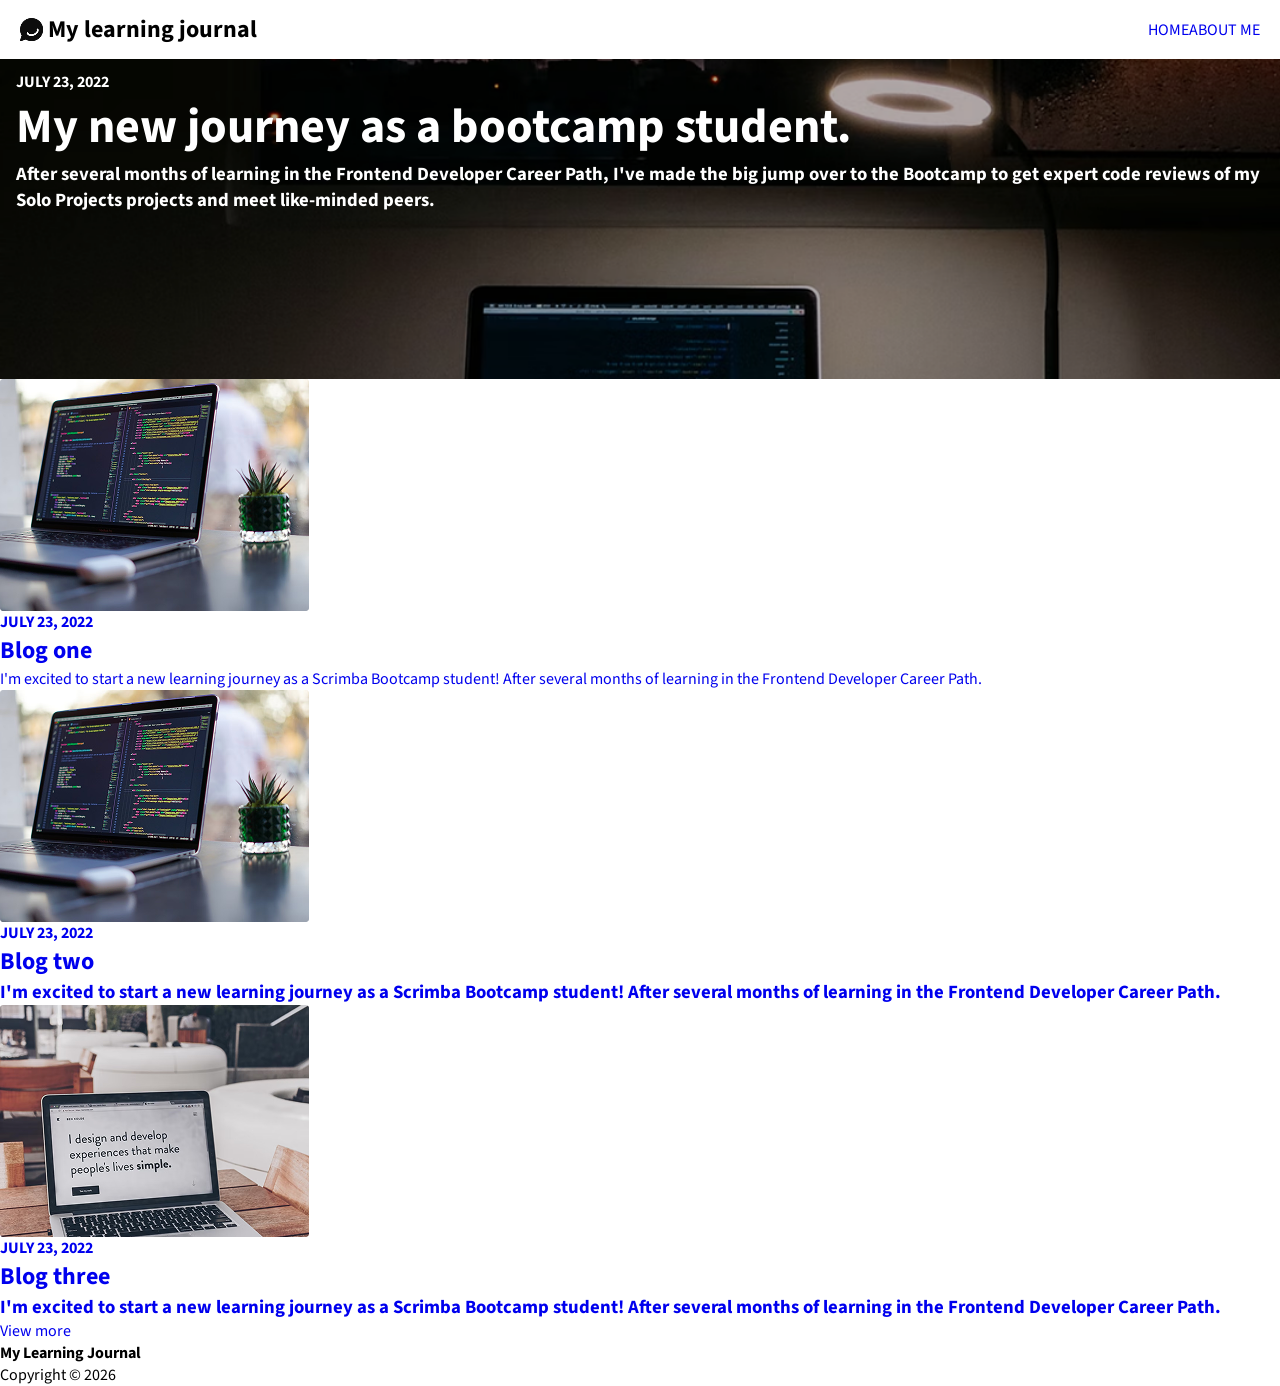
==== index.html @ fe31877c "Added css changes" ====
<html>
    <head>
        <title>My Learning Journal</title>
        <link rel="stylesheet" href="css/style.css">
        <!-- Google Fonts -->
        <link rel="preconnect" href="https://fonts.googleapis.com">
        <link rel="preconnect" href="https://fonts.gstatic.com" crossorigin>
        <link href="https://fonts.googleapis.com/css2?family=Source+Sans+3:ital,wght@0,200..900;1,200..900&display=swap" rel="stylesheet">
        <meta name="viewport" content="width=device-width, initial-scale=1.0">
    </head>
    <body>
        <script src="index.js" type="module"></script>
        <header class="headerEl">
            <div class="header-brand">
                <img src="images/logo.png" alt="Rounded logo">
                <h1>My learning journal</h1>
            </div>

            <nav class="header-nav" aria-label="Main navigation">
                <a href="#">HOME</a>
                <a href="#">ABOUT ME</a>
            </nav>

        </header>

        <main>
            <a href="#"
            class="hero-post"
            aria-label="My new journey as a bootcamp student.">
               <article>
                    
                    <header>
                        <h4>JULY 23, 2022</h4>
                        <h2>My new journey as a bootcamp student.</h2>
                        <h3>After several months of learning in the Frontend Developer Career Path, I've made the big jump over to the Bootcamp to get expert code reviews of my Solo Projects projects and meet like-minded peers.</h3>
                    </header>
               </article> 
            </a>

            <a href="#"
            class="blog-one"
            aria-label="Blog one">
               <article>
                    <img src="images/blog-image-06.png" alt="Bright apartament, laptop, plant">
                    <header>
                        <h4>JULY 23, 2022</h4>
                        <h2>Blog one</h2>
                        <p>I'm excited to start a new learning journey as a Scrimba Bootcamp student! After several months of learning in the Frontend Developer Career Path.</p>
                    </header>
               </article> 
            </a>

            <a href="#"
            class="blog-two"
            aria-label="Blog one">
               <article>
                    <img src="images/blog-image-06.png" alt="Bright apartament, laptop, plant">
                    <header>
                        <h4>JULY 23, 2022</h4>
                        <h2>Blog two</h2>
                        <h3>I'm excited to start a new learning journey as a Scrimba Bootcamp student! After several months of learning in the Frontend Developer Career Path.</h3>
                    </header>
               </article> 
            </a>

            <a href="#"
            class="blog-two"
            aria-label="Blog one">
               <article>
                    <img src="images/blog-image-02.png" alt="Bright apartament, laptop, plant">
                    <header>
                        <h4>JULY 23, 2022</h4>
                        <h2>Blog three</h2>
                        <h3>I'm excited to start a new learning journey as a Scrimba Bootcamp student! After several months of learning in the Frontend Developer Career Path.</h3>
                    </header>
               </article> 
            </a>

            <a href="#">View more</a>
        </main>

        <footer>
            <h4>My Learning Journal</h4>
            <p id="Footer-Year"></p>
        </footer>
    </body>
</html>
---- css/style.css ----
*, *::before, *::after {
    box-sizing: border-box;    
}

html, 
body {
    margin: 0;
    padding: 0;
    font-family: "Source Sans 3", sans-serif;
}

.headerEl {
    display: flex;
    padding: 0.75rem 1.25rem;
    min-height: 59px;
    align-items: center;
    justify-content: space-between;
    gap: 1em;
    
}

.headerEl h1 {
    font-size: 1.5rem;
}

a {
    text-decoration: none;
}


.header-brand, .header-nav {
    display: flex;
    align-items: center;
}

.header-brand {
    gap: 0.25rem;
}

.header-brand img {
    width: 1.5rem;
    height: auto;
}

.hero-post {
    display: block;
    background-image: url("../images/blog-image-hero.png");
    background-size: cover;
    background-position: center;
    background-repeat: no-repeat;
    min-height: 20rem;
    display: flex;
    justify-content: center;
    text-decoration: none;
    color: white;
    padding: 0.75rem 1rem;
}

a:hover, a:focus {
    filter: brightness(0.9);
}

a:focus {
    outline: 3px solid #5a5a5a;
    box-shadow: 0 0 0 3px rgba(135,18,113,0.5); 
    transition: outline 0.2s ease, box-shadow 0.2s ease;
}

.hero-post a:visited {
  color: white;
}

a:visited {
    color: #141414;
}

.hero-post h2 {
    font-size: 3rem;
}

h1, h2, h3, h4, p {
    margin: 0;
    padding: 0;
}
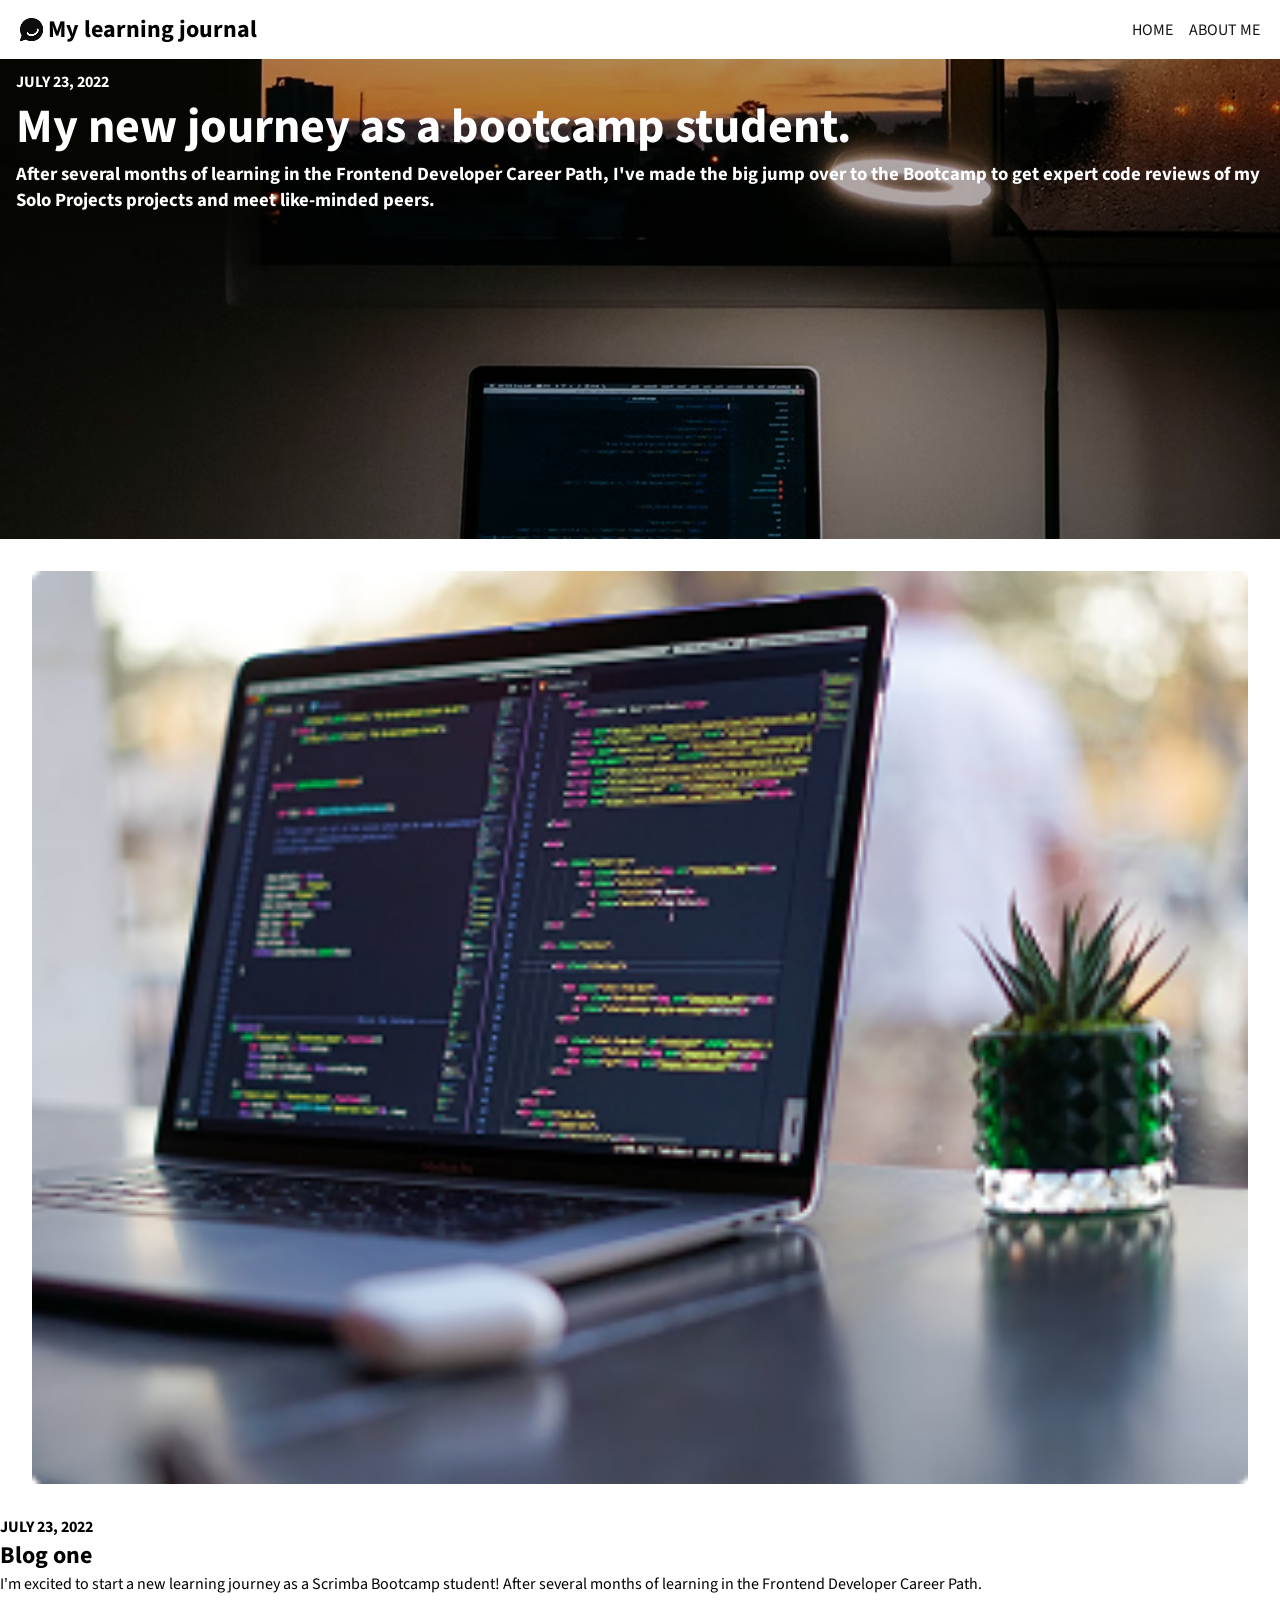
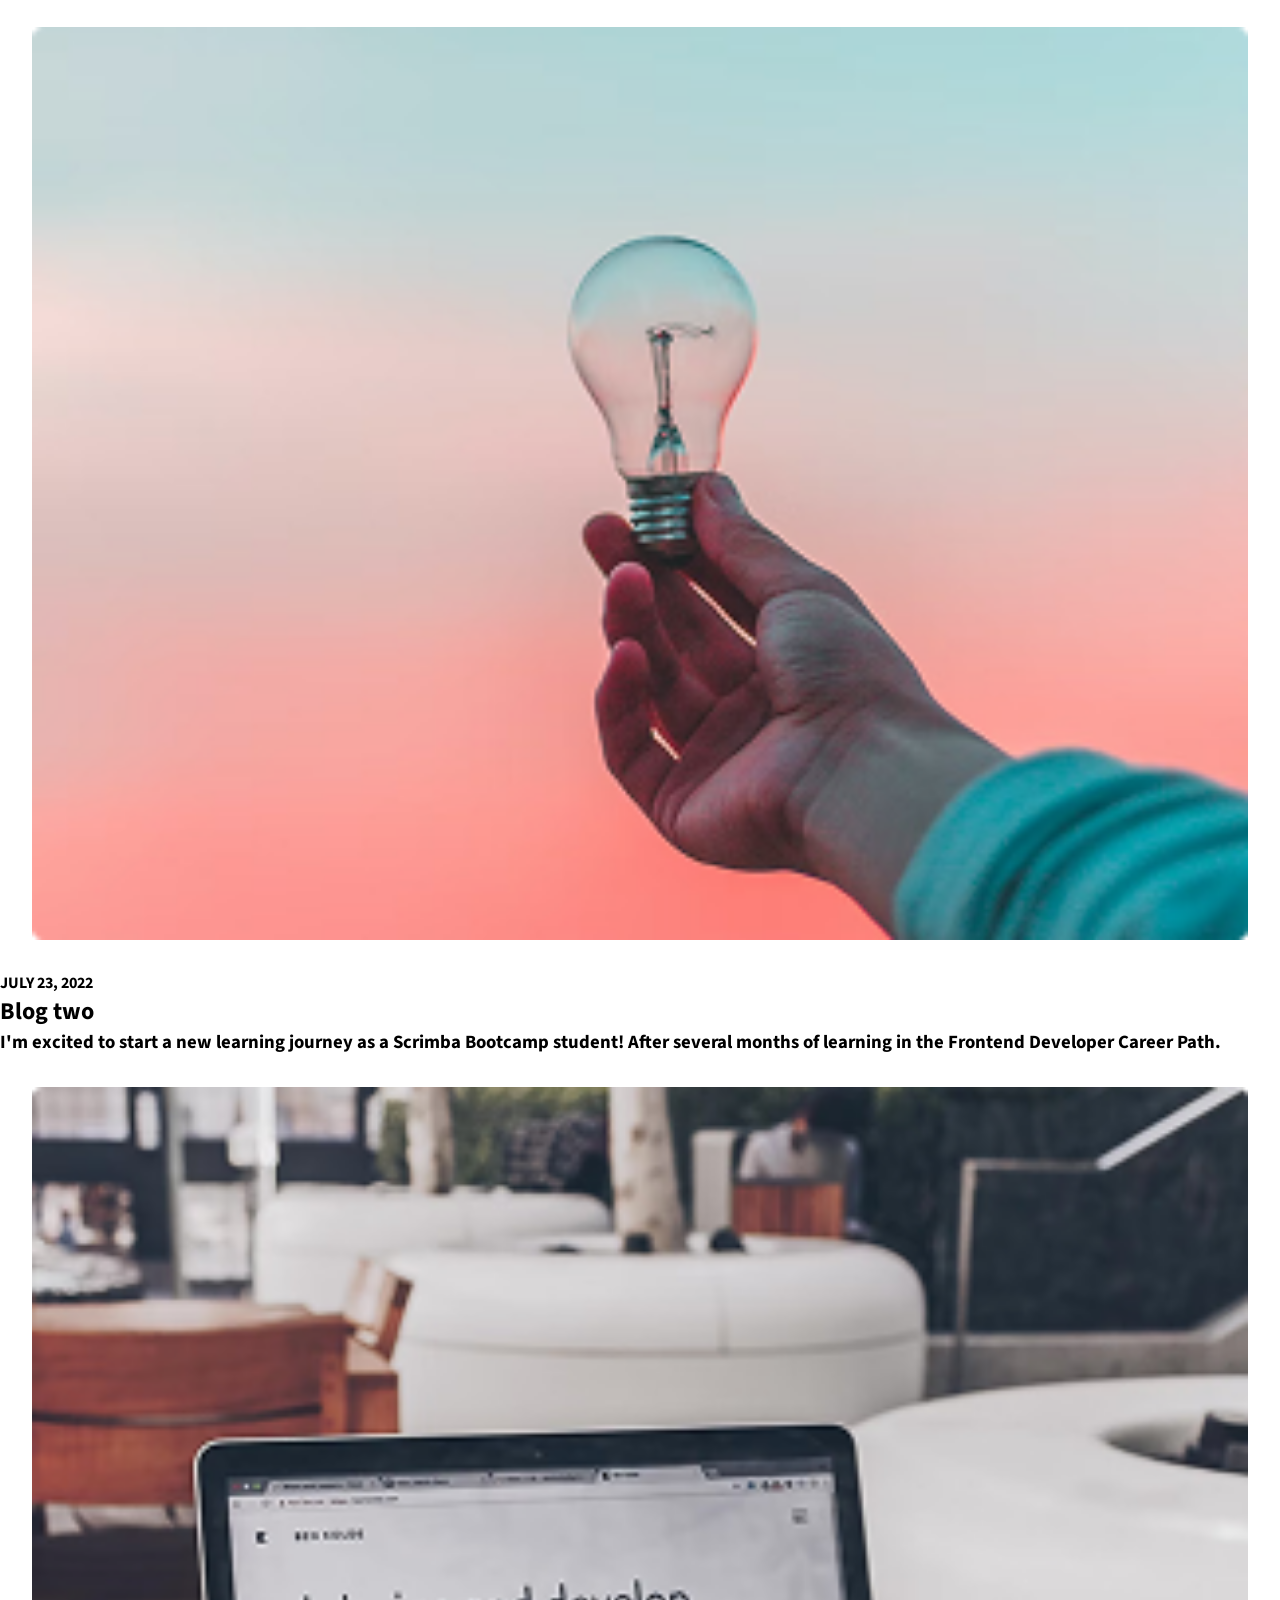
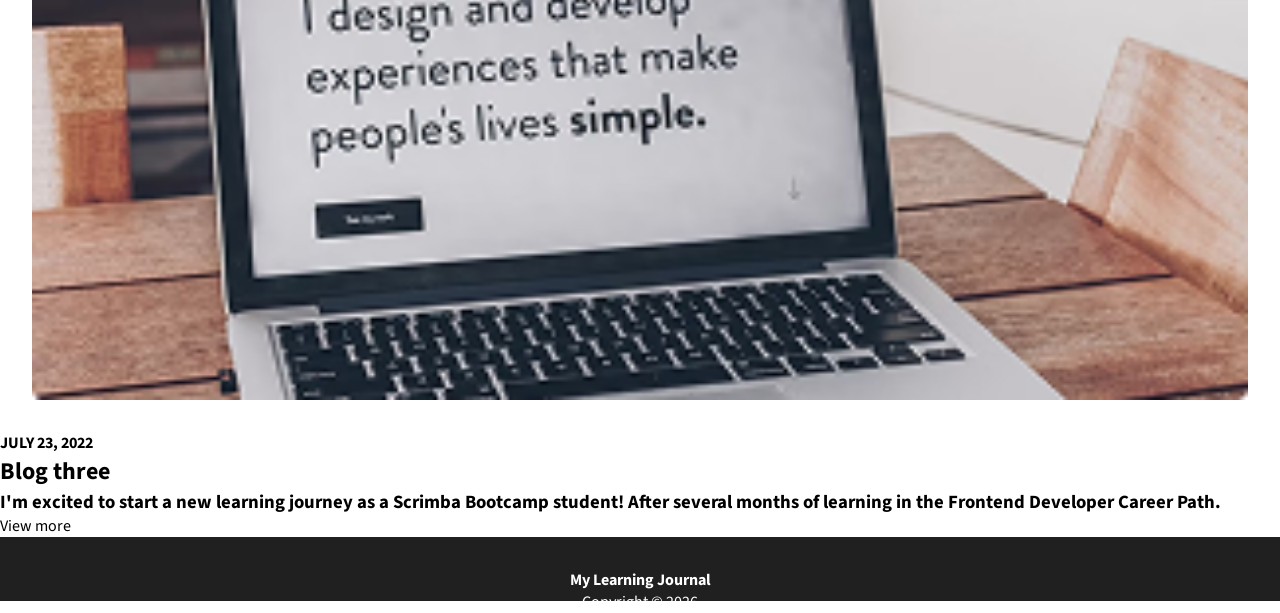
==== commit 223f66be: "Style blog listing and expand hero layout Add blog card markup and a “View more” link, update card i" ====
--- a/index.html
+++ b/index.html
@@ -37,11 +37,13 @@
                </article> 
             </a>
 
+            <section class="main-element">
+
             <a href="#"
             class="blog-one"
             aria-label="Blog one">
                <article>
-                    <img src="images/blog-image-06.png" alt="Bright apartament, laptop, plant">
+                    <img src="images/blog-image-06.png" alt="Bright apartament, laptop, plant" class="blog">
                     <header>
                         <h4>JULY 23, 2022</h4>
                         <h2>Blog one</h2>
@@ -52,9 +54,9 @@
 
             <a href="#"
             class="blog-two"
-            aria-label="Blog one">
+            aria-label="Blog two">
                <article>
-                    <img src="images/blog-image-06.png" alt="Bright apartament, laptop, plant">
+                    <img src="images/blog-image-04.png" alt="Bright apartament, laptop, plant" class="blog">
                     <header>
                         <h4>JULY 23, 2022</h4>
                         <h2>Blog two</h2>
@@ -64,10 +66,10 @@
             </a>
 
             <a href="#"
-            class="blog-two"
-            aria-label="Blog one">
+            class="blog-three"
+            aria-label="Blog three">
                <article>
-                    <img src="images/blog-image-02.png" alt="Bright apartament, laptop, plant">
+                    <img src="images/blog-image-02.png" alt="Bright apartament, laptop, plant" class="blog">
                     <header>
                         <h4>JULY 23, 2022</h4>
                         <h2>Blog three</h2>
@@ -76,7 +78,9 @@
                </article> 
             </a>
 
-            <a href="#">View more</a>
+            <a href="#" class="more-element">View more</a>
+
+            </section>
         </main>
 
         <footer>
--- a/css/style.css
+++ b/css/style.css
@@ -1,5 +1,11 @@
 *, *::before, *::after {
     box-sizing: border-box;    
+}
+
+a,
+a:visited {
+    color: inherit;
+    text-decoration: none;
 }
 
 html, 
@@ -33,6 +39,10 @@
     align-items: center;
 }
 
+.header-nav {
+    gap: 1em;
+}
+
 .header-brand {
     gap: 0.25rem;
 }
@@ -48,7 +58,7 @@
     background-size: cover;
     background-position: center;
     background-repeat: no-repeat;
-    min-height: 20rem;
+    min-height: 30rem;
     display: flex;
     justify-content: center;
     text-decoration: none;
@@ -66,13 +76,16 @@
     transition: outline 0.2s ease, box-shadow 0.2s ease;
 }
 
-.hero-post a:visited {
-  color: white;
+.hero-post,
+.hero-post:visited {
+    color: white;
 }
 
-a:visited {
+.header-nav a,
+.header-nav a:visited {
     color: #141414;
 }
+
 
 .hero-post h2 {
     font-size: 3rem;
@@ -81,4 +94,31 @@
 h1, h2, h3, h4, p {
     margin: 0;
     padding: 0;
+}
+
+
+
+
+footer {
+    text-align: center;
+    color: white;
+    background-color: #202020;
+    height: 3rem;
+    width: auto;
+    padding: 2em 2em;
+}
+
+.blog {
+    width: 100%;
+    padding: 2em;
+}
+
+.more-element {
+    text-align: center;
+}
+
+.blog-one,
+.blog-two,
+.blog-three {
+    
 }
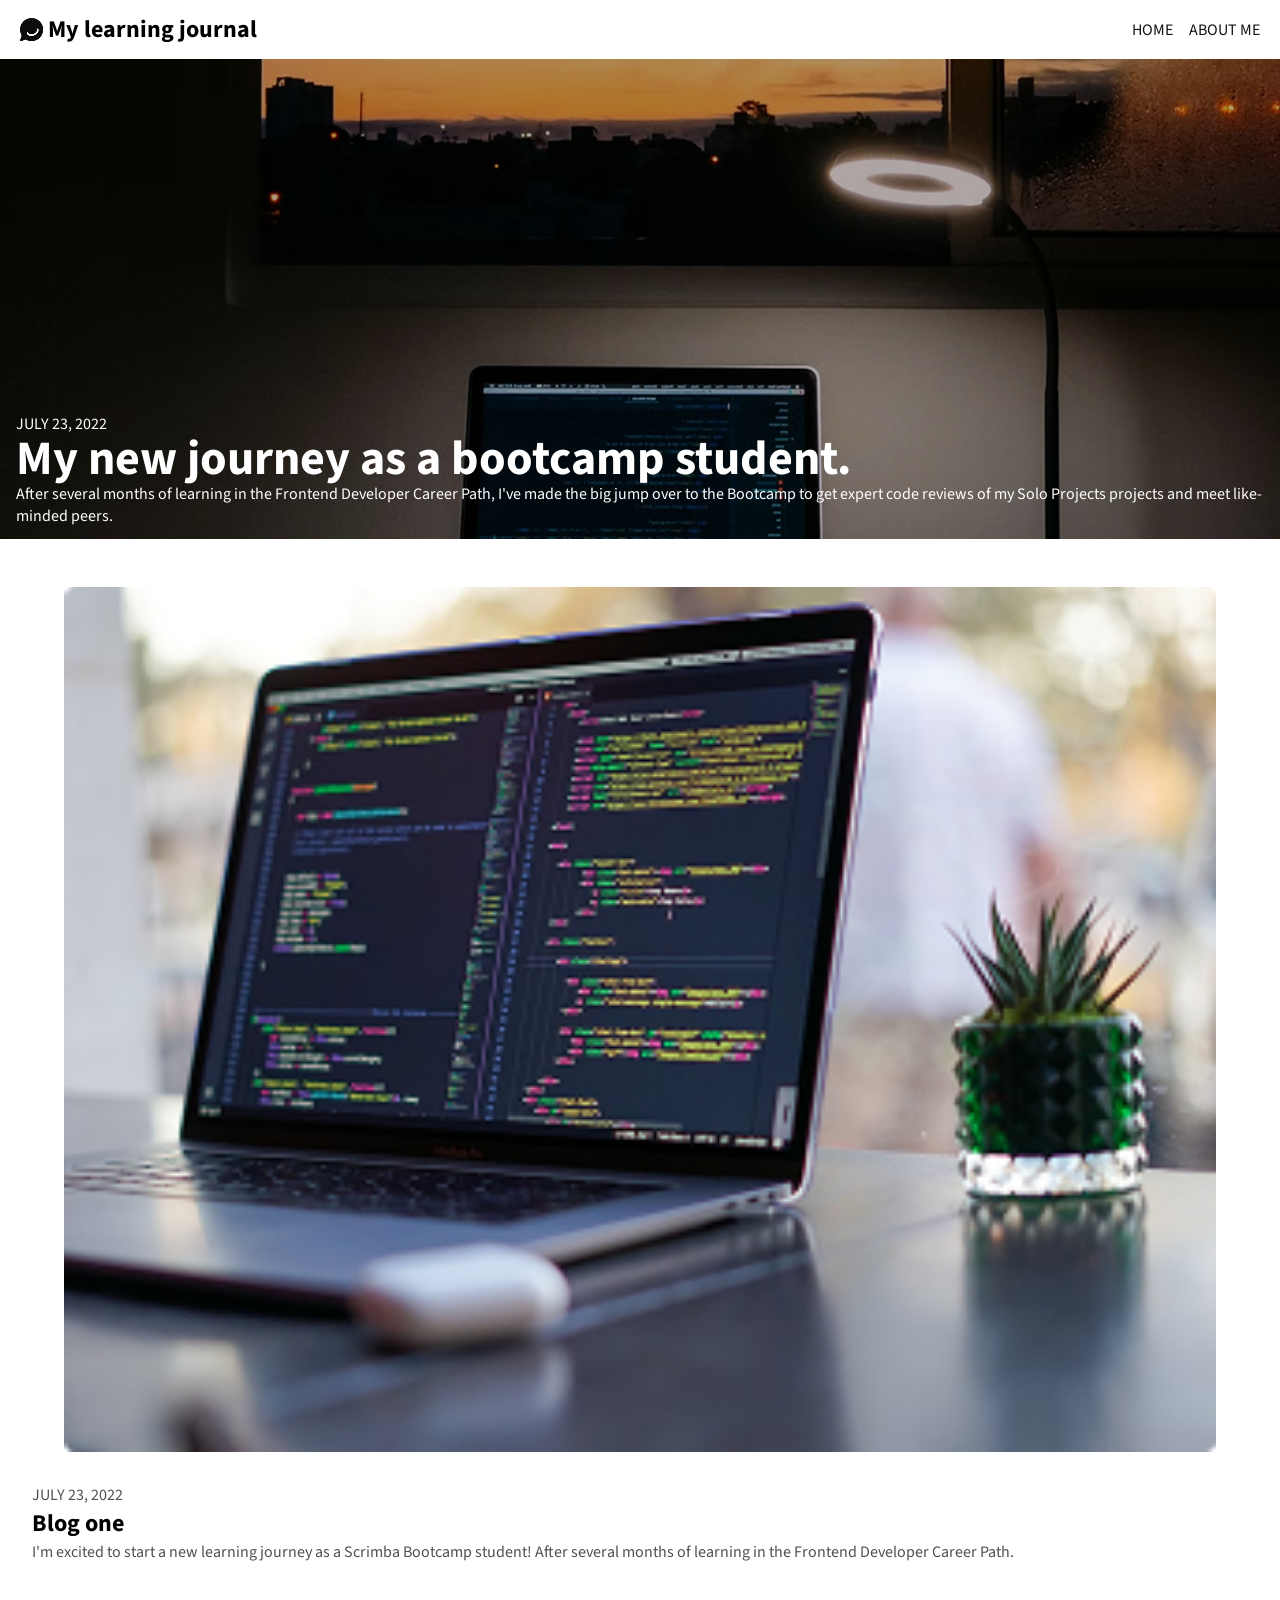
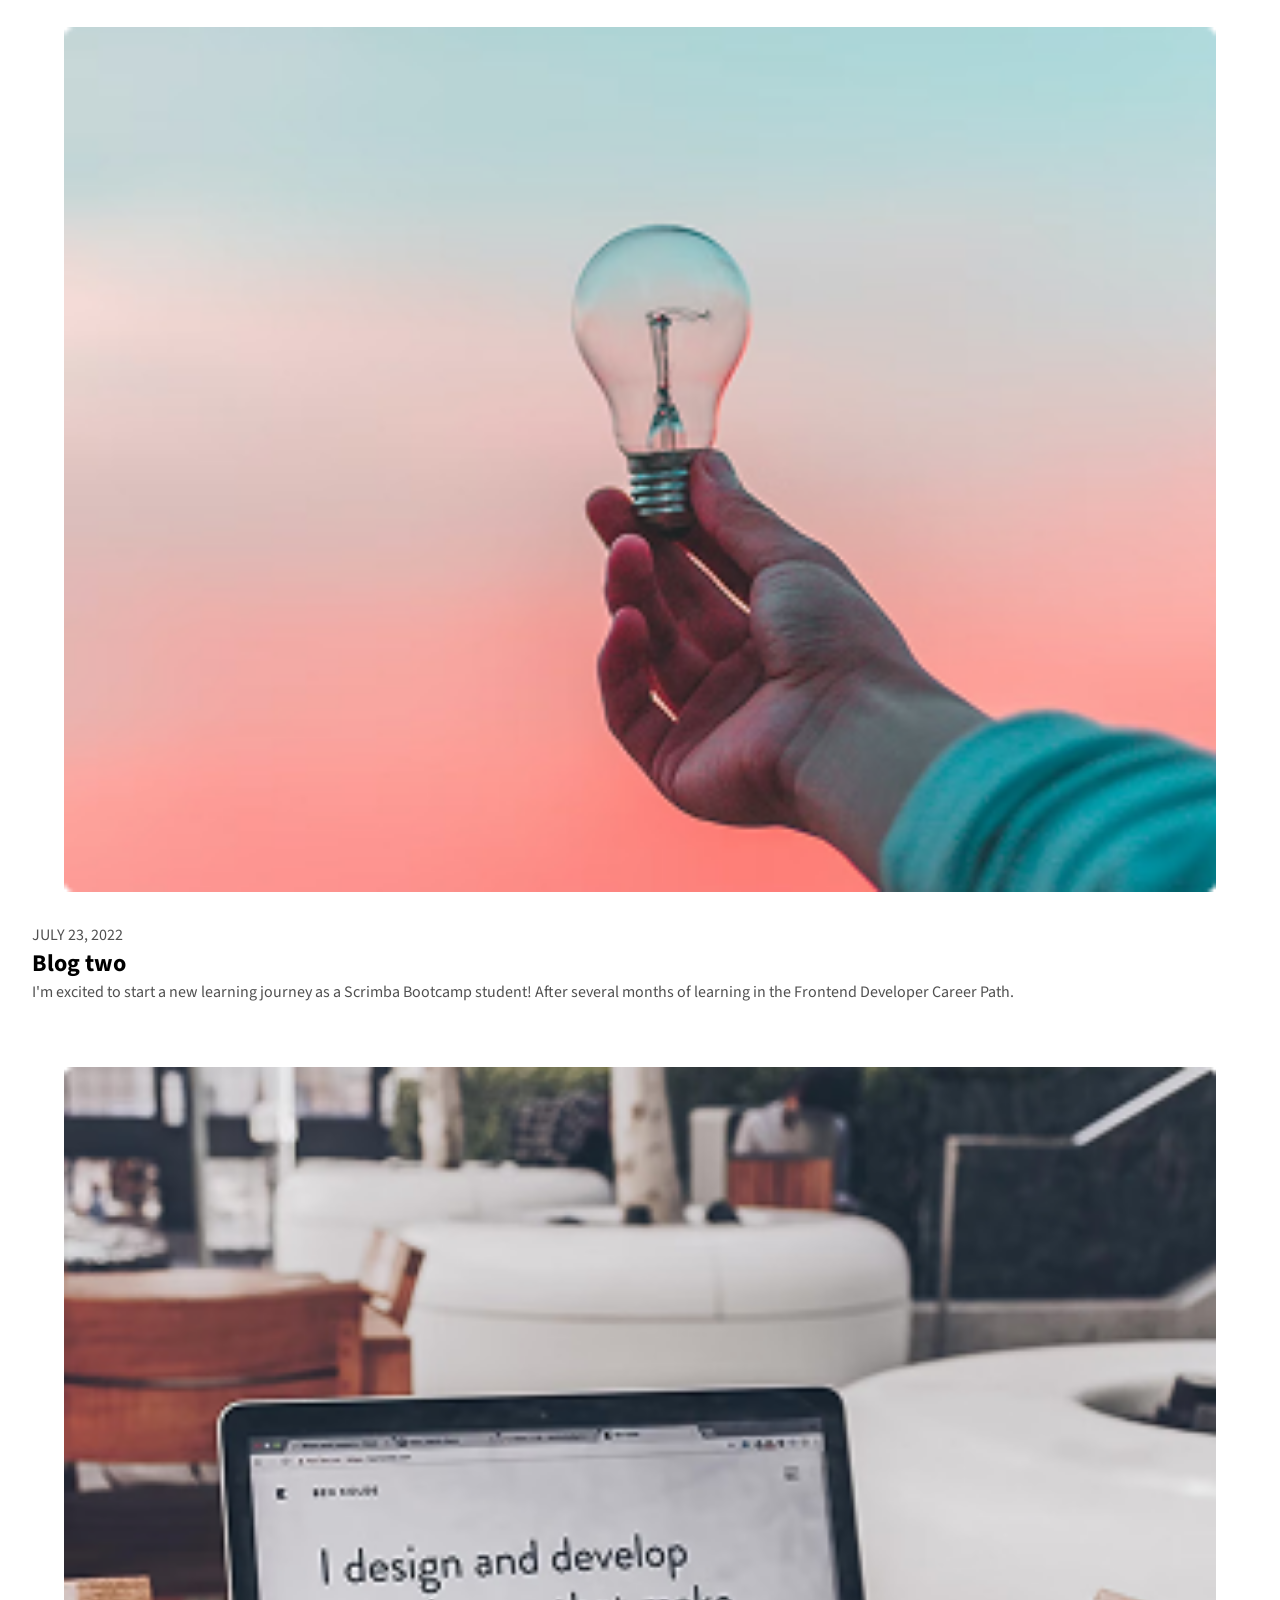
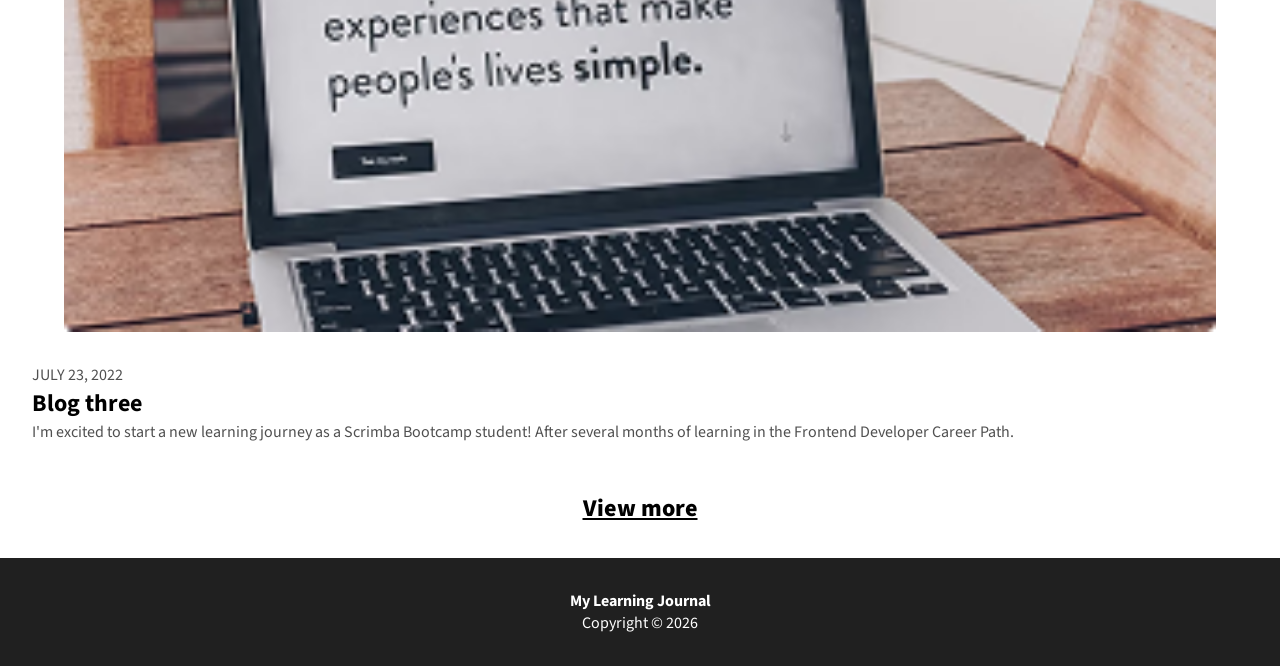
==== commit e9225a16: "Mobile design" ====
--- a/index.html
+++ b/index.html
@@ -24,59 +24,68 @@
         </header>
 
         <main>
+            <div>
             <a href="#"
             class="hero-post"
             aria-label="My new journey as a bootcamp student.">
                <article>
-                    
                     <header>
-                        <h4>JULY 23, 2022</h4>
+                        <p>JULY 23, 2022</p>
                         <h2>My new journey as a bootcamp student.</h2>
-                        <h3>After several months of learning in the Frontend Developer Career Path, I've made the big jump over to the Bootcamp to get expert code reviews of my Solo Projects projects and meet like-minded peers.</h3>
+                        <p>After several months of learning in the Frontend Developer Career Path, I've made the big jump over to the Bootcamp to get expert code reviews of my Solo Projects projects and meet like-minded peers.</p>
                     </header>
                </article> 
             </a>
+            </div>
 
             <section class="main-element">
-
+            
+            <div class="blog-content">
             <a href="#"
             class="blog-one"
             aria-label="Blog one">
                <article>
                     <img src="images/blog-image-06.png" alt="Bright apartament, laptop, plant" class="blog">
-                    <header>
-                        <h4>JULY 23, 2022</h4>
+                    <div>
+                        <p>JULY 23, 2022</p>
                         <h2>Blog one</h2>
                         <p>I'm excited to start a new learning journey as a Scrimba Bootcamp student! After several months of learning in the Frontend Developer Career Path.</p>
-                    </header>
+                    </div>
                </article> 
             </a>
+            </div>
 
-            <a href="#"
-            class="blog-two"
-            aria-label="Blog two">
-               <article>
-                    <img src="images/blog-image-04.png" alt="Bright apartament, laptop, plant" class="blog">
-                    <header>
-                        <h4>JULY 23, 2022</h4>
-                        <h2>Blog two</h2>
-                        <h3>I'm excited to start a new learning journey as a Scrimba Bootcamp student! After several months of learning in the Frontend Developer Career Path.</h3>
-                    </header>
-               </article> 
-            </a>
+            <div class="blog-content">
+                <a href="#"
+                class="blog-two"
+                aria-label="Blog two">
+                <article>
+                        <img src="images/blog-image-04.png" alt="Bright apartament, laptop, plant" class="blog">
+                        <div>
+                            <p>JULY 23, 2022</p>
+                            <h2>Blog two</h2>
+                            <p>I'm excited to start a new learning journey as a Scrimba Bootcamp student! After several months of learning in the Frontend Developer Career Path.</p>
+                        </div>
+                </article> 
+                </a>
+            </div>
 
+            <div class="blog-content">
             <a href="#"
             class="blog-three"
             aria-label="Blog three">
                <article>
                     <img src="images/blog-image-02.png" alt="Bright apartament, laptop, plant" class="blog">
-                    <header>
-                        <h4>JULY 23, 2022</h4>
+                    <div>
+                        <p>JULY 23, 2022</p>
                         <h2>Blog three</h2>
-                        <h3>I'm excited to start a new learning journey as a Scrimba Bootcamp student! After several months of learning in the Frontend Developer Career Path.</h3>
-                    </header>
+                        <p>I'm excited to start a new learning journey as a Scrimba Bootcamp student! After several months of learning in the Frontend Developer Career Path.</p>
+                    </div>
                </article> 
             </a>
+            </div>
+
+
 
             <a href="#" class="more-element">View more</a>
 
--- a/css/style.css
+++ b/css/style.css
@@ -64,6 +64,15 @@
     text-decoration: none;
     color: white;
     padding: 0.75rem 1rem;
+    align-items: flex-end;
+}
+
+.hero-post p {
+    font-weight: 400;
+}
+
+.hero-post h2 {
+    line-height: 1;
 }
 
 a:hover, a:focus {
@@ -103,9 +112,7 @@
     text-align: center;
     color: white;
     background-color: #202020;
-    height: 3rem;
-    width: auto;
-    padding: 2em 2em;
+    padding: 2rem 1rem;
 }
 
 .blog {
@@ -114,11 +121,21 @@
 }
 
 .more-element {
-    text-align: center;
+    display: flex;
+    justify-content: center;
+    padding: 2rem 0;
+    font-weight: 800;
+    text-decoration: underline;
+    font-size: 1.5rem;
 }
 
-.blog-one,
-.blog-two,
-.blog-three {
-    
-}+
+.blog-content {
+    padding: 1rem 2rem;
+}
+
+
+.blog-content p {
+    color: #505050;
+    font-weight: ;
+}
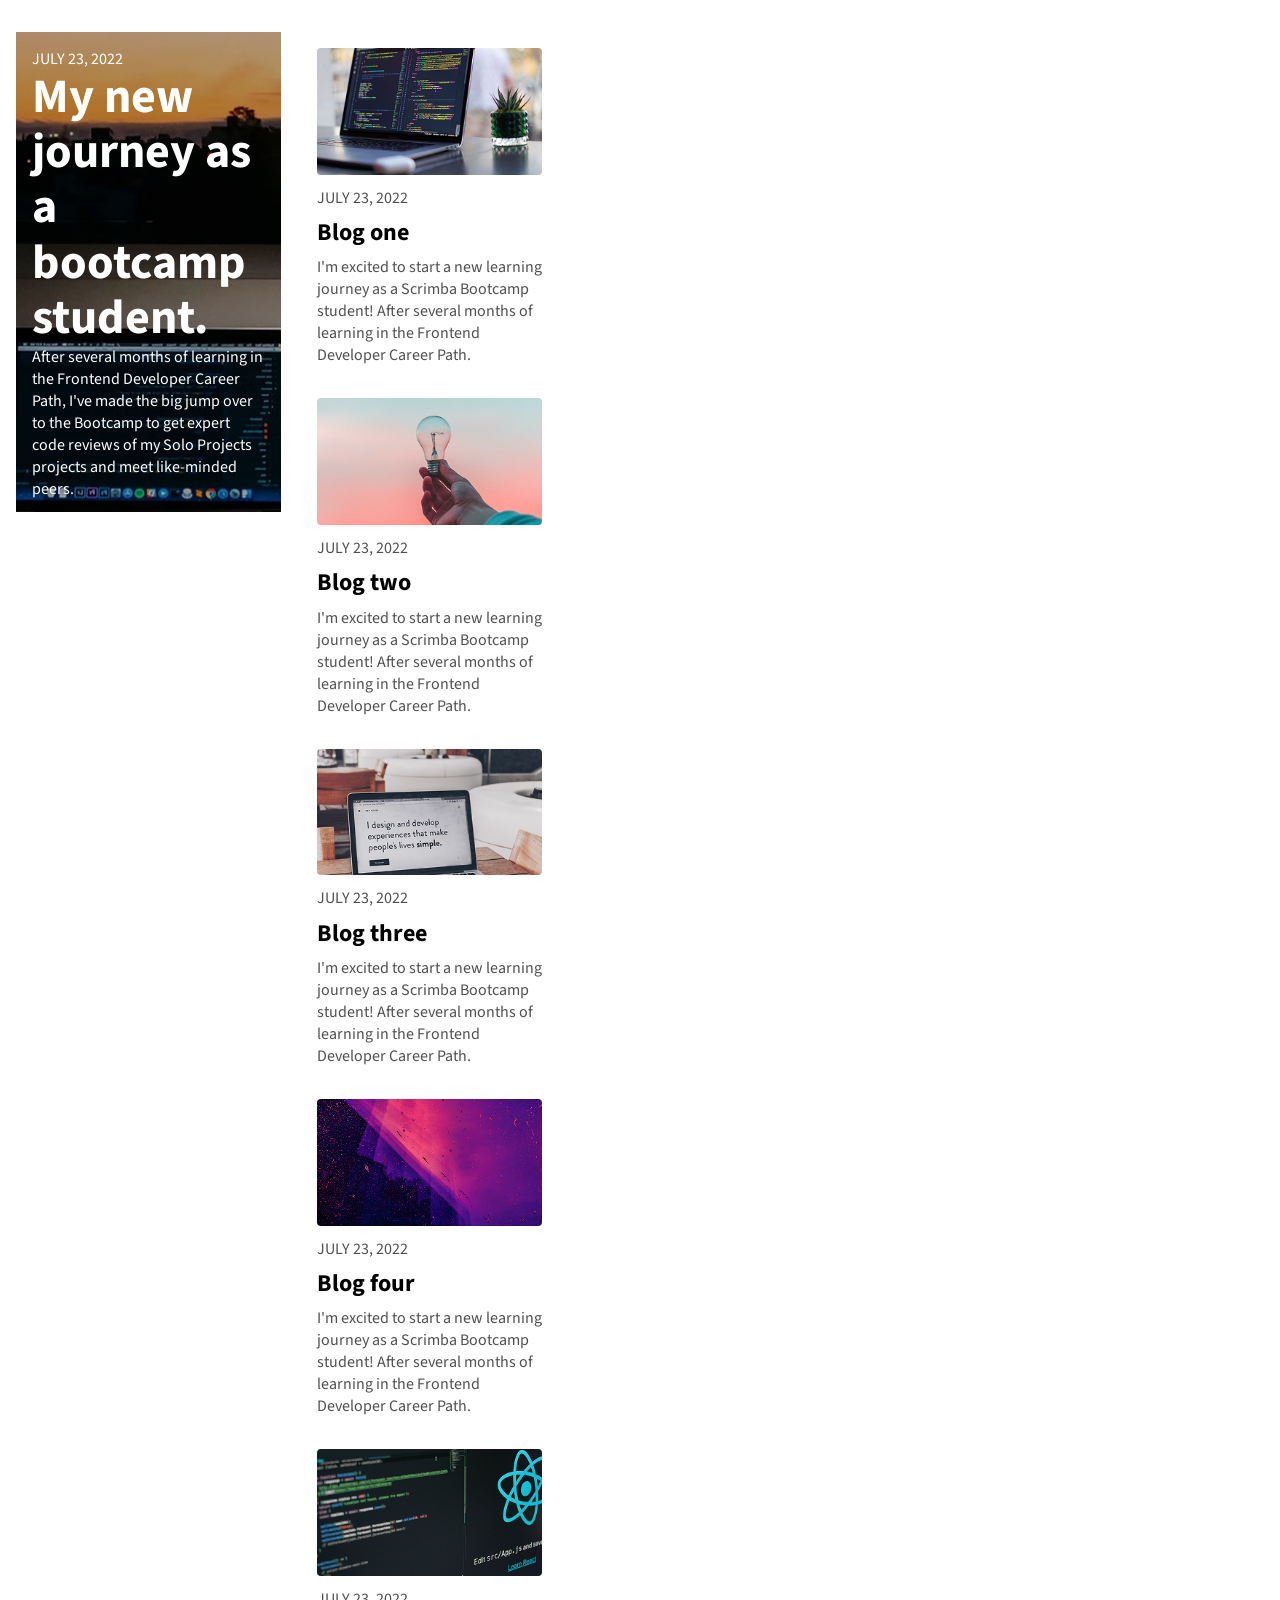
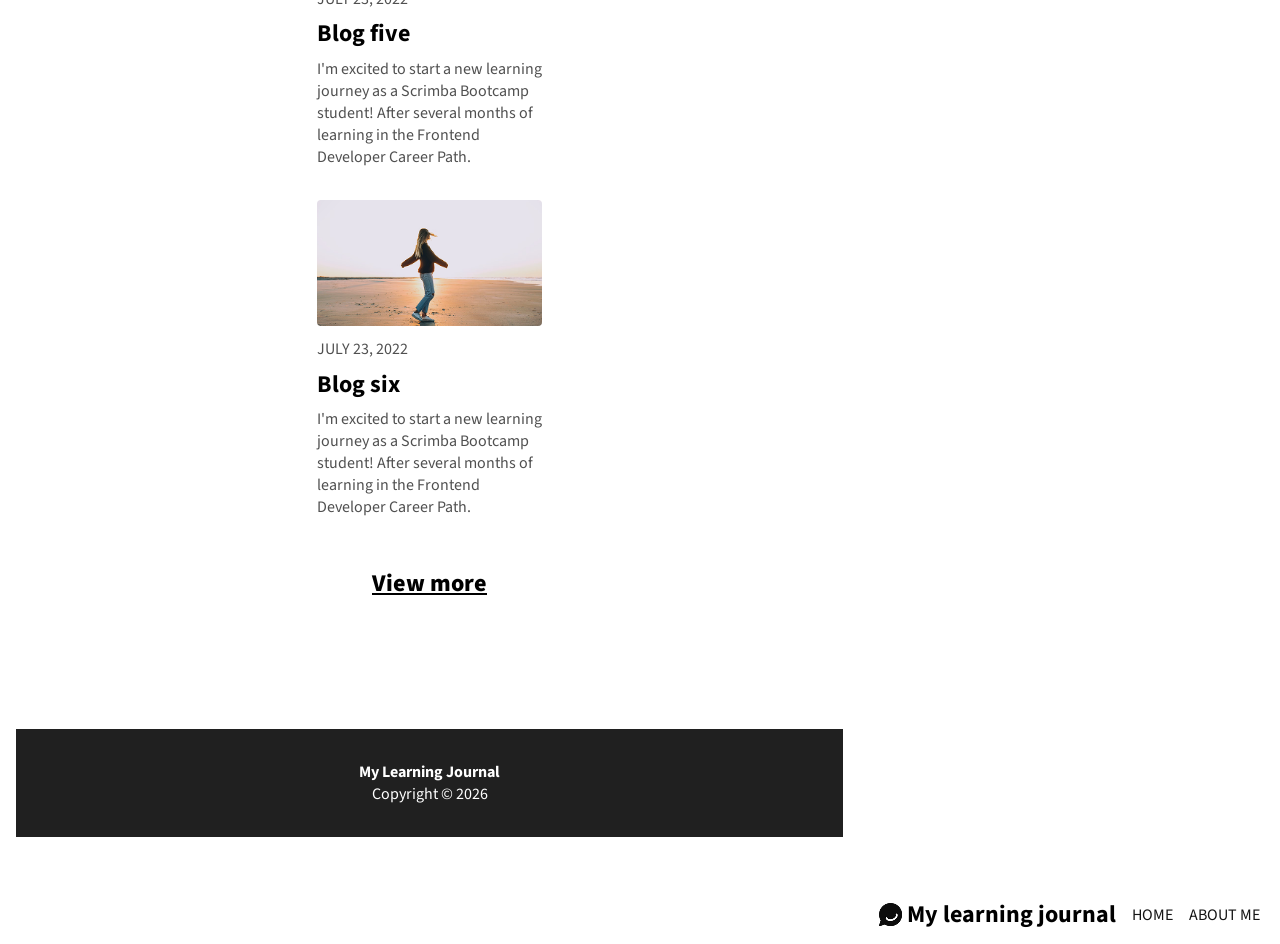
==== commit af9da490: "Added grid (broken)" ====
--- a/index.html
+++ b/index.html
@@ -85,6 +85,52 @@
             </a>
             </div>
 
+            <div class="blog-content">
+            <a href="#"
+            class="blog-four"
+            aria-label="Blog four">
+               <article>
+                    <img src="images/blog-image-05.png" alt="Bright pink clouds" class="blog">
+                    <div>
+                        <p>JULY 23, 2022</p>
+                        <h2>Blog four</h2>
+                        <p>I'm excited to start a new learning journey as a Scrimba Bootcamp student! After several months of learning in the Frontend Developer Career Path.</p>
+                    </div>
+               </article> 
+            </a>
+            </div>
+
+            <div class="blog-content">
+            <a href="#"
+            class="blog-five"
+            aria-label="Blog five">
+               <article>
+                    <img src="images/blog-image-01.png" alt="Bright pink clouds" class="blog">
+                    <div>
+                        <p>JULY 23, 2022</p>
+                        <h2>Blog five</h2>
+                        <p>I'm excited to start a new learning journey as a Scrimba Bootcamp student! After several months of learning in the Frontend Developer Career Path.</p>
+                    </div>
+               </article> 
+            </a>
+            </div>
+
+
+            <div class="blog-content">
+            <a href="#"
+            class="blog-six"
+            aria-label="Blog six">
+               <article>
+                    <img src="images/blog-image-03.png" alt="Bright pink clouds" class="blog">
+                    <div>
+                        <p>JULY 23, 2022</p>
+                        <h2>Blog six</h2>
+                        <p>I'm excited to start a new learning journey as a Scrimba Bootcamp student! After several months of learning in the Frontend Developer Career Path.</p>
+                    </div>
+               </article> 
+            </a>
+            </div>
+
 
 
             <a href="#" class="more-element">View more</a>
--- a/css/style.css
+++ b/css/style.css
@@ -14,6 +14,48 @@
     padding: 0;
     font-family: "Source Sans 3", sans-serif;
 }
+
+body {
+    display: grid;
+    grid-template-columns: 1em 1fr 1em;
+    grid-template-areas:
+        ".... .... ...." 
+        ".... head ...."
+        ".... main ...."
+        ".... foot ...."
+        ".... .... ....";
+    gap: 1em 0;
+}
+
+main {
+    grid-area: main;
+    display: grid;
+    gap: 1em;
+    grid-template-columns: 1fr;
+    grid-template-areas: 
+        "hero"
+        "one"
+        "two"
+        "three"     
+        "four" 
+        "five" 
+        "six"
+        "foot"; 
+}
+
+@media (min-width: 758px) {
+        main {
+        grid-template-columns: repeat(3, 1fr);
+        grid-template-areas: 
+            "header header header"
+            "hero hero hero"
+            "one two three"
+            "four five six"
+            "city city city"
+            "foot foot foot"
+    } 
+}
+
 
 .headerEl {
     display: flex;
@@ -72,7 +114,8 @@
 }
 
 .hero-post h2 {
-    line-height: 1;
+    line-height: 1.15;
+    font-size: clamp(1.75rem, 6vw, 2.5rem);
 }
 
 a:hover, a:focus {
@@ -116,8 +159,12 @@
 }
 
 .blog {
+    display: block;
     width: 100%;
-    padding: 2em;
+    padding: 0;
+    aspect-ratio: 16 / 9;
+    object-fit: cover;
+    border-radius: 0.25rem;
 }
 
 .more-element {
@@ -131,11 +178,56 @@
 
 
 .blog-content {
-    padding: 1rem 2rem;
+    padding: 1rem 1.25rem;
+}
+
+.blog-content article > div {
+    display: flex;
+    flex-direction: column;
+    gap: 0.4rem;
+    padding-top: 0.75rem;
 }
 
 
 .blog-content p {
     color: #505050;
-    font-weight: ;
-}
+}
+
+
+.headerEl {
+    grid-area: header;
+}
+
+.hero-post {
+    grid-area: hero;
+}
+
+
+.blog-one {
+    grid-area: one;
+}
+
+.blog-two {
+    grid-area: two;
+}
+
+
+.blog-three {
+    grid-area: three;
+}
+
+.blog-four {
+    grid-area: four;
+}
+
+.blog-five {
+    grid-area: five;
+}
+
+.blog-six {
+    grid-area: six;
+}
+
+footer {
+    grid-area: foot;
+}
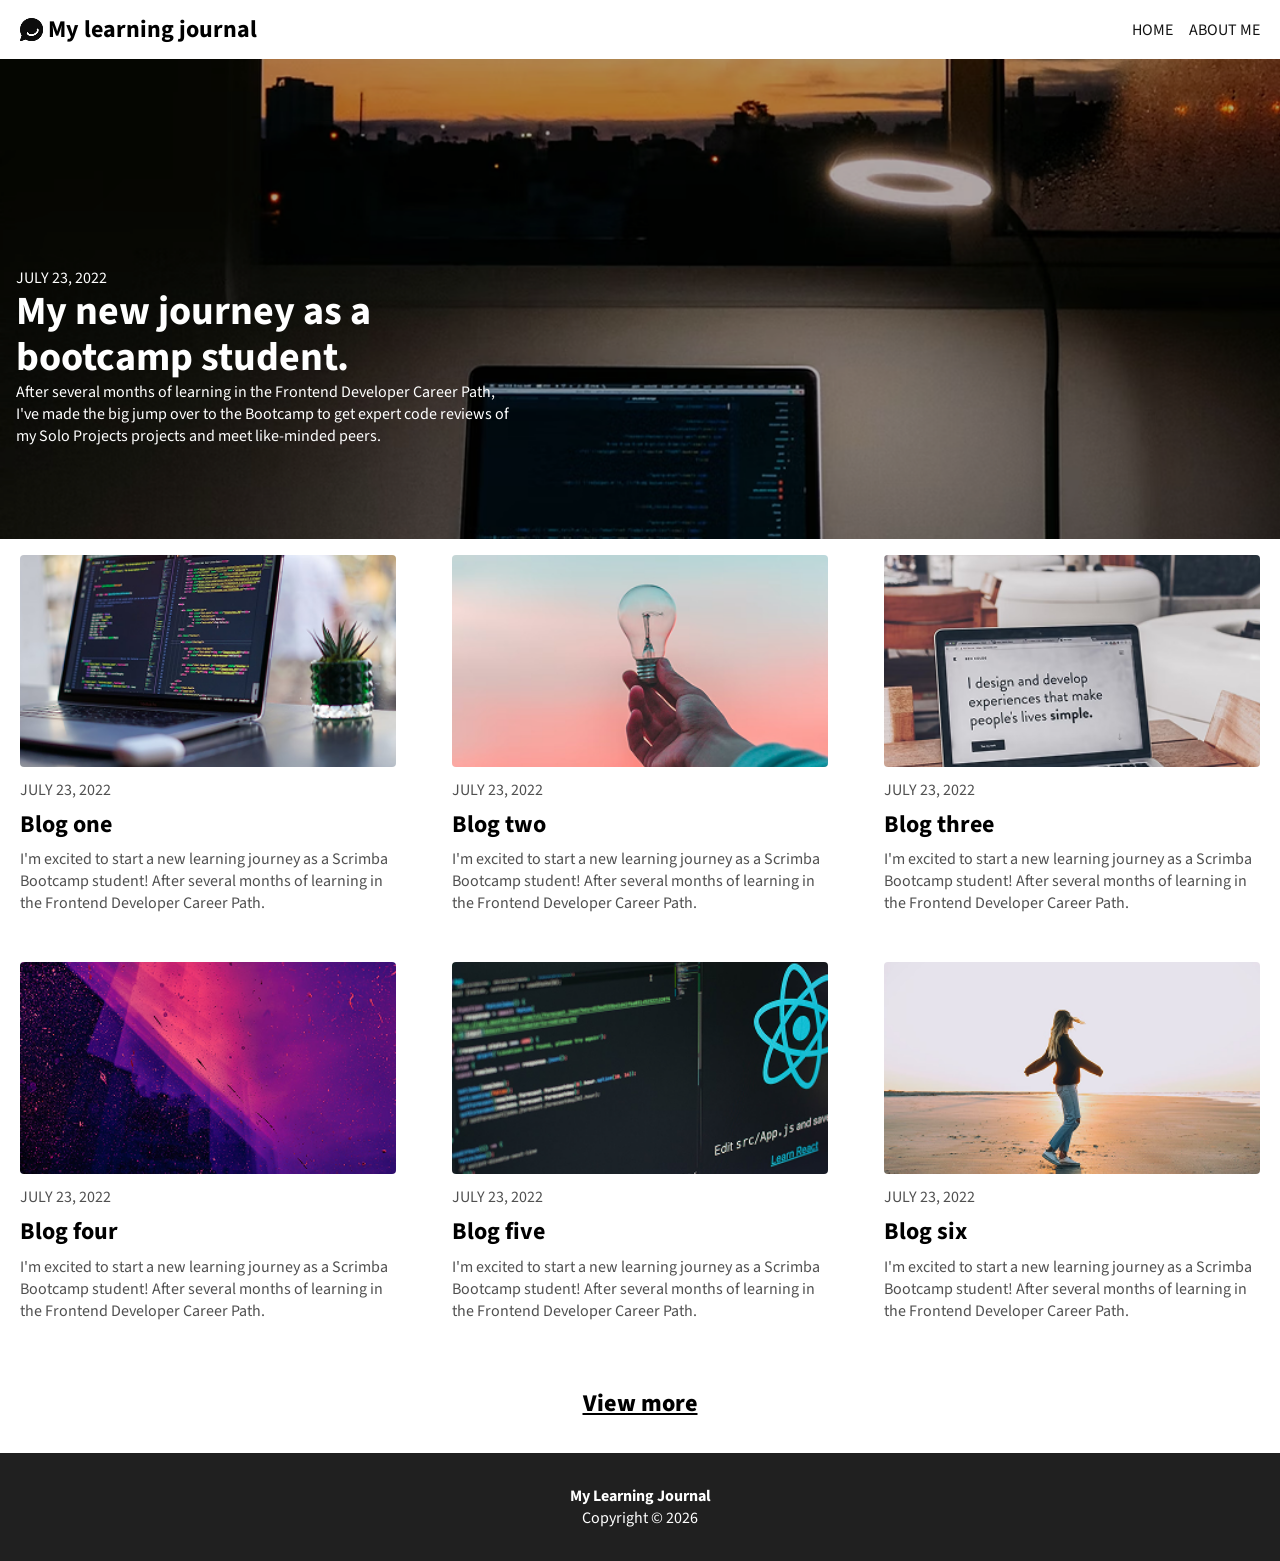
==== commit 92447d6c: "Add learning journal home page Create the home page with featured and recent posts, add responsive s" ====
--- a/index.html
+++ b/index.html
@@ -1,3 +1,4 @@
+<!DOCTYPE html>
 <html>
     <head>
         <title>My Learning Journal</title>
@@ -17,7 +18,7 @@
             </div>
 
             <nav class="header-nav" aria-label="Main navigation">
-                <a href="#">HOME</a>
+                <a href="home.html">HOME</a>
                 <a href="#">ABOUT ME</a>
             </nav>
 
--- a/css/style.css
+++ b/css/style.css
@@ -17,43 +17,31 @@
 
 body {
     display: grid;
-    grid-template-columns: 1em 1fr 1em;
     grid-template-areas:
-        ".... .... ...." 
-        ".... head ...."
-        ".... main ...."
-        ".... foot ...."
-        ".... .... ....";
-    gap: 1em 0;
+        "header"
+        "main"
+        "footer";
 }
 
-main {
-    grid-area: main;
+.main-element {
     display: grid;
-    gap: 1em;
     grid-template-columns: 1fr;
-    grid-template-areas: 
-        "hero"
-        "one"
-        "two"
-        "three"     
-        "four" 
-        "five" 
-        "six"
-        "foot"; 
+    gap: 1rem;
 }
 
-@media (min-width: 758px) {
-        main {
-        grid-template-columns: repeat(3, 1fr);
-        grid-template-areas: 
-            "header header header"
-            "hero hero hero"
-            "one two three"
-            "four five six"
-            "city city city"
-            "foot foot foot"
-    } 
+@media (min-width: 48rem) {
+    .main-element {
+        grid-template-columns: repeat(3, minmax(0, 1fr));
+    }
+
+    .more-element {
+        grid-column: 1 / -1;
+    }
+
+    .hero-post header {
+        padding-bottom: 5rem;
+        width: 40%;
+    }
 }
 
 
@@ -138,11 +126,6 @@
     color: #141414;
 }
 
-
-.hero-post h2 {
-    font-size: 3rem;
-}
-
 h1, h2, h3, h4, p {
     margin: 0;
     padding: 0;
@@ -202,32 +185,6 @@
     grid-area: hero;
 }
 
-
-.blog-one {
-    grid-area: one;
-}
-
-.blog-two {
-    grid-area: two;
-}
-
-
-.blog-three {
-    grid-area: three;
-}
-
-.blog-four {
-    grid-area: four;
-}
-
-.blog-five {
-    grid-area: five;
-}
-
-.blog-six {
-    grid-area: six;
-}
-
 footer {
-    grid-area: foot;
+    grid-area: footer;
 }
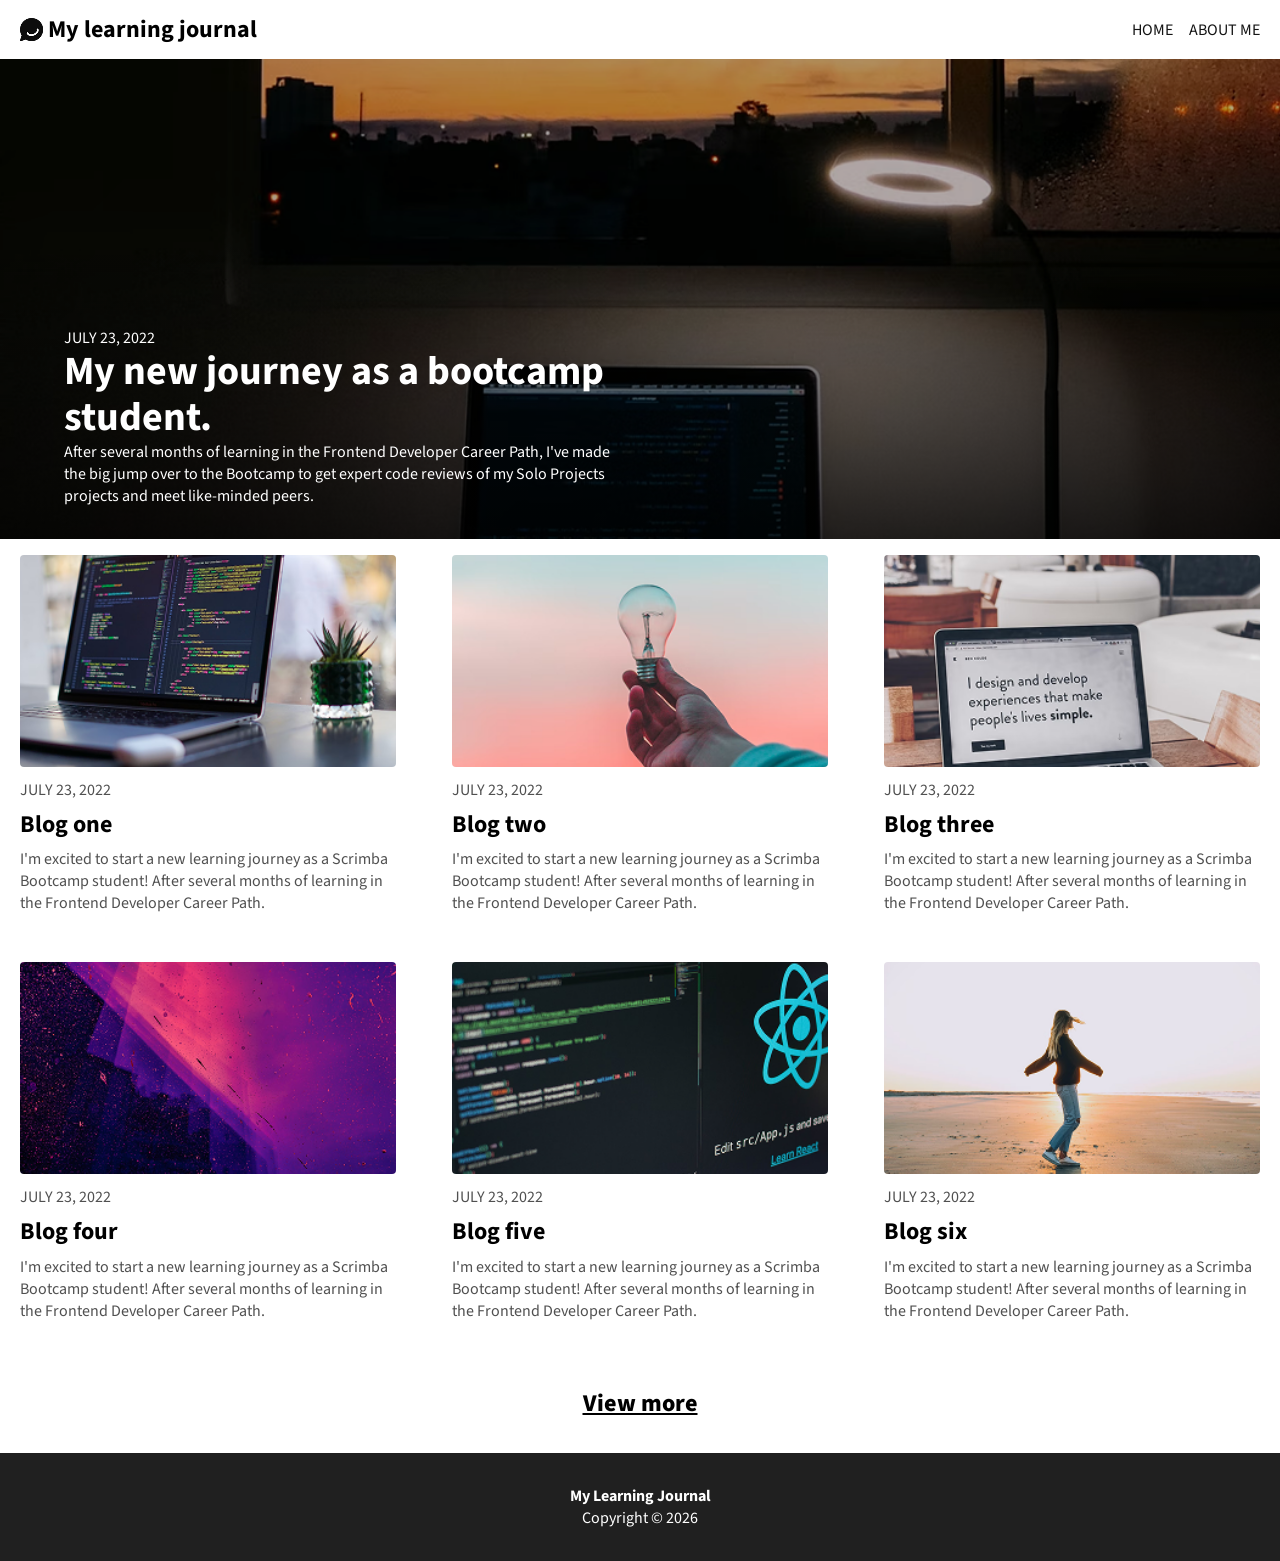
==== commit 68b948b6: "Link the brand to home and refine hero styling Make the site brand clickable back to the home page o" ====
--- a/index.html
+++ b/index.html
@@ -12,14 +12,16 @@
     <body>
         <script src="index.js" type="module"></script>
         <header class="headerEl">
-            <div class="header-brand">
-                <img src="images/logo.png" alt="Rounded logo">
-                <h1>My learning journal</h1>
-            </div>
+            <a href="index.html">
+                <div class="header-brand">
+                    <img src="images/logo.png" alt="Rounded logo">
+                    <h1>My learning journal</h1>
+                </div>
+            </a>
 
             <nav class="header-nav" aria-label="Main navigation">
                 <a href="home.html">HOME</a>
-                <a href="#">ABOUT ME</a>
+                <a href="about.html">ABOUT ME</a>
             </nav>
 
         </header>
--- a/css/style.css
+++ b/css/style.css
@@ -39,9 +39,9 @@
     }
 
     .hero-post header {
-        padding-bottom: 5rem;
-        width: 40%;
+        max-width: 35rem;
     }
+    
 }
 
 
@@ -83,18 +83,26 @@
 }
 
 .hero-post {
-    display: block;
-    background-image: url("../images/blog-image-hero.png");
+    display: flex;
+    align-items: flex-end;
+    justify-content: flex-start;
+
+    width: 100%;
+    min-height: 30rem;
+    padding: 2rem clamp(1.25rem, 5vw, 4rem);
+
+    background-image:
+        linear-gradient(
+            to top,
+            rgba(0, 0, 0, 0.7),
+            transparent 65%
+        ),
+        url("../images/blog-image-hero.png");
+
     background-size: cover;
     background-position: center;
     background-repeat: no-repeat;
-    min-height: 30rem;
-    display: flex;
-    justify-content: center;
-    text-decoration: none;
     color: white;
-    padding: 0.75rem 1rem;
-    align-items: flex-end;
 }
 
 .hero-post p {
